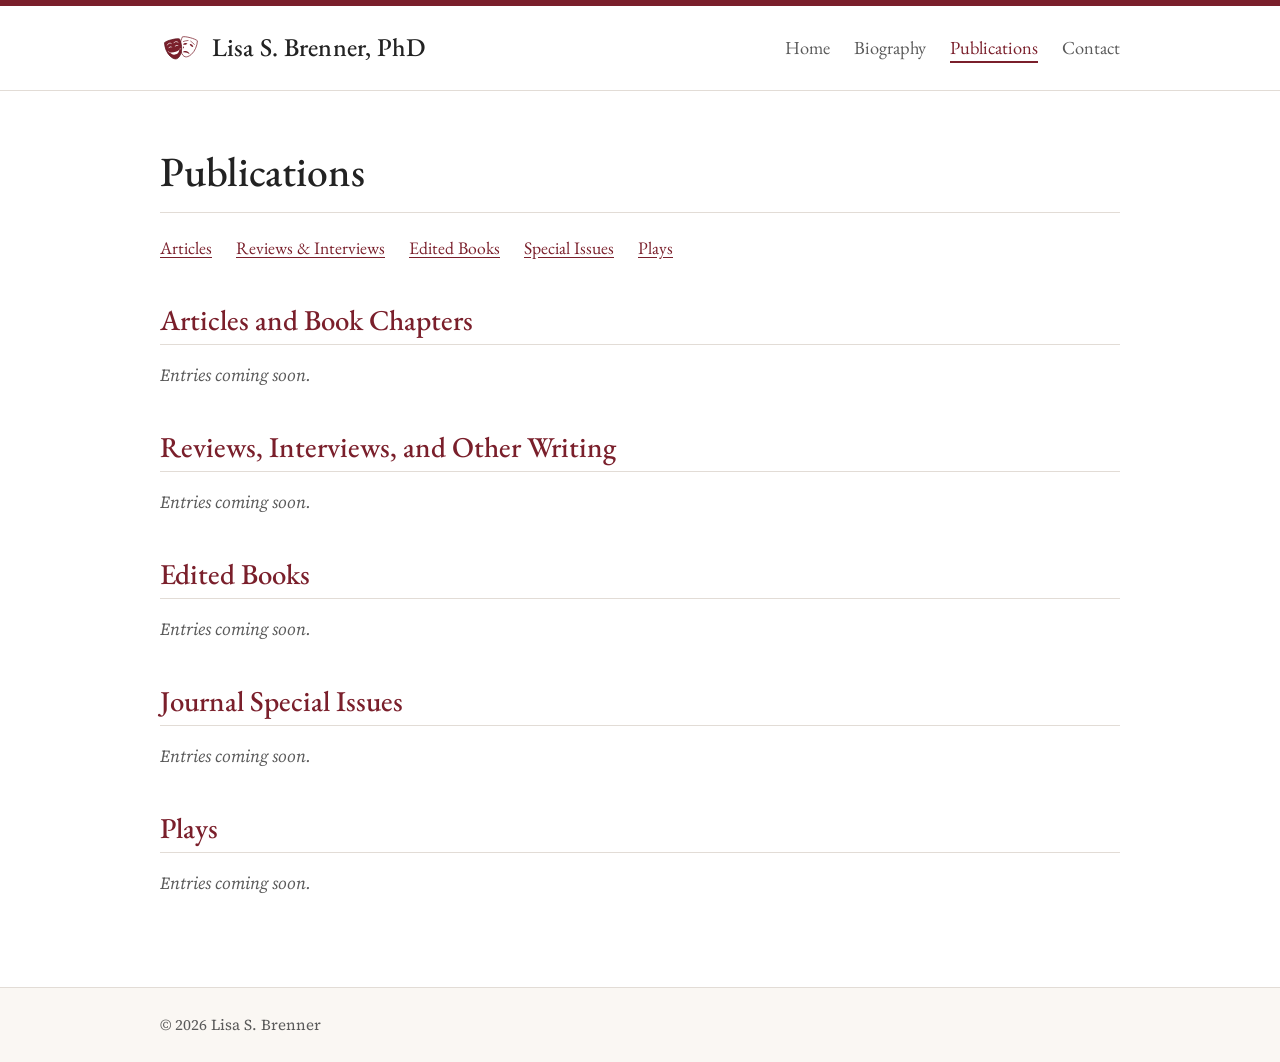
==== publications.html @ 517027fb "Add website files" ====
<!DOCTYPE html>
<html lang="en">
<head>
  <meta charset="utf-8">
  <meta name="viewport" content="width=device-width, initial-scale=1">
  <title>Publications | Lisa S. Brenner, PhD</title>
  <meta name="description" content="Publications by Lisa S. Brenner, PhD, Professor of Theatre Arts, Drew University.">
  <link rel="preconnect" href="https://fonts.googleapis.com">
  <link rel="preconnect" href="https://fonts.gstatic.com" crossorigin>
  <link href="https://fonts.googleapis.com/css2?family=EB+Garamond:wght@400;500&family=Source+Serif+4:ital,wght@0,400;0,600;1,400&display=swap" rel="stylesheet">
  <link rel="stylesheet" href="style.css">
</head>
<body>

  <header class="site-header">
    <div class="header-inner">
      <a class="site-name" href="index.html"><img class="site-logo" src="images/masks.svg" alt="" width="42" height="30">Lisa S. Brenner, PhD</a>
      <nav class="site-nav" aria-label="Main">
        <ul>
          <li><a href="index.html">Home</a></li>
          <li><a href="biography.html">Biography</a></li>
          <li><a href="publications.html" aria-current="page">Publications</a></li>
          <li><a href="contact.html">Contact</a></li>
        </ul>
      </nav>
    </div>
  </header>

  <main>
    <h1 class="page-title">Publications</h1>

    <p class="section-nav">
      <a href="#articles">Articles</a>
      <a href="#other">Reviews &amp; Interviews</a>
      <a href="#books">Edited Books</a>
      <a href="#issues">Special Issues</a>
      <a href="#plays">Plays</a>
    </p>

    <!--
      HOW TO ADD AN ENTRY
      Copy one <li> ... </li> block into the right section, newest first.
      Titles of books and journals go inside <em> ... </em> (italics).

      <li>Brenner, Lisa S. "Article Title." <em>Journal Name</em>, vol. 1, no. 1, Month Year, pp. 1&ndash;10.
        <a class="read-link" href="https://example.com">Read&nbsp;&rarr;</a></li>

      If an item is forthcoming, end it with: <span class="note">Forthcoming.</span>
    -->

    <section class="list-section" id="articles">
      <h2>Articles and Book Chapters</h2>
      <ol class="mla-list">
        <li class="placeholder">Entries coming soon.</li>
      </ol>
    </section>

    <section class="list-section" id="other">
      <h2>Reviews, Interviews, and Other Writing</h2>
      <ol class="mla-list">
        <li class="placeholder">Entries coming soon.</li>
      </ol>
    </section>

    <section class="list-section" id="books">
      <h2>Edited Books</h2>
      <ol class="mla-list">
        <li class="placeholder">Entries coming soon.</li>
      </ol>
    </section>

    <section class="list-section" id="issues">
      <h2>Journal Special Issues</h2>
      <ol class="mla-list">
        <li class="placeholder">Entries coming soon.</li>
      </ol>
    </section>

    <section class="list-section" id="plays">
      <h2>Plays</h2>
      <ol class="mla-list">
        <li class="placeholder">Entries coming soon.</li>
      </ol>
    </section>
  </main>

  <footer class="site-footer">
    <p>&copy; 2026 Lisa S. Brenner</p>
  </footer>

</body>
</html>
---- style.css ----
/* ============================================
   Lisa S. Brenner, PhD — shared site styles
   Accent color: burgundy
   ============================================ */

:root {
  --burgundy: #7a1f2b;
  --burgundy-dark: #5c1620;
  --ink: #222222;
  --muted: #5a5a5a;
  --rule: #e2dcd6;
  --paper: #ffffff;
  --cream: #faf7f3;
  --heading-font: "EB Garamond", Garamond, "Times New Roman", serif;
  --body-font: "Source Serif 4", Georgia, "Times New Roman", serif;
}

* { box-sizing: border-box; }

html { -webkit-text-size-adjust: 100%; }

body {
  margin: 0;
  background: var(--paper);
  color: var(--ink);
  font-family: var(--body-font);
  font-size: 1.0625rem;
  line-height: 1.7;
}

img { max-width: 100%; height: auto; display: block; }

a { color: var(--burgundy); text-underline-offset: 3px; }
a:hover, a:focus { color: var(--burgundy-dark); }

/* ---------- Header and navigation ---------- */

.site-header {
  border-top: 6px solid var(--burgundy);
  border-bottom: 1px solid var(--rule);
  background: var(--paper);
}

.header-inner {
  max-width: 1000px;
  margin: 0 auto;
  padding: 1.25rem 1.25rem;
  display: flex;
  flex-wrap: wrap;
  align-items: center;
  justify-content: space-between;
  gap: 0.75rem 2rem;
}

.site-name {
  display: inline-flex;
  align-items: center;
  gap: 0.6rem;
  font-family: var(--heading-font);
  font-size: 1.6rem;
  font-weight: 500;
  color: var(--ink);
  text-decoration: none;
  letter-spacing: 0.01em;
}

.site-logo {
  width: 42px;
  height: auto;
  flex-shrink: 0;
}
.site-name:hover { color: var(--burgundy); }

.site-nav ul {
  list-style: none;
  margin: 0;
  padding: 0;
  display: flex;
  flex-wrap: wrap;
  gap: 0.25rem 1.5rem;
}

.site-nav a {
  font-family: var(--heading-font);
  font-size: 1.15rem;
  color: var(--muted);
  text-decoration: none;
  padding-bottom: 2px;
  border-bottom: 2px solid transparent;
}
.site-nav a:hover,
.site-nav a:focus { color: var(--burgundy); }
.site-nav a[aria-current="page"] {
  color: var(--burgundy);
  border-bottom-color: var(--burgundy);
}

/* ---------- Main content ---------- */

main {
  max-width: 1000px;
  margin: 0 auto;
  padding: 3.5rem 1.25rem 4.5rem;
}

h1, h2, h3 {
  font-family: var(--heading-font);
  font-weight: 500;
  line-height: 1.2;
  color: var(--ink);
}

h1 {
  font-size: 2.6rem;
  margin: 0 0 0.5rem;
}

h2 { font-size: 1.8rem; margin: 2.5rem 0 1rem; }

.page-title {
  border-bottom: 1px solid var(--rule);
  padding-bottom: 1rem;
  margin-bottom: 2.25rem;
}

/* ---------- Home page ---------- */

.home {
  display: flex;
  flex-wrap: wrap;
  align-items: center;
  gap: 3rem;
  min-height: 55vh;
}

.home-photo {
  flex: 0 1 320px;
}

.home-photo img {
  border-radius: 2px;
  box-shadow: 0 1px 0 var(--rule), 0 12px 30px rgba(0, 0, 0, 0.08);
}

.home-text { flex: 1 1 320px; }

.home-text h1 { font-size: 3rem; }

.home-title {
  font-family: var(--heading-font);
  font-size: 1.45rem;
  color: var(--muted);
  margin: 0;
  line-height: 1.4;
}

.home-title .affiliation {
  display: block;
  color: var(--burgundy);
}

.home-text .rule {
  width: 70px;
  height: 2px;
  background: var(--burgundy);
  margin: 1.5rem 0 0;
  border: 0;
}

/* ---------- Home: Recent Publications box ---------- */

.featured {
  margin-top: 4rem;
}

.featured-label {
  font-size: 1rem;
  font-family: var(--body-font);
  font-weight: 600;
  letter-spacing: 0.14em;
  text-transform: uppercase;
  color: var(--burgundy);
  margin: 0 0 1rem;
}

.featured-card {
  display: flex;
  flex-wrap: wrap;
  align-items: center;
  gap: 2rem;
  background: var(--cream);
  border: 1px solid var(--rule);
  border-left: 5px solid var(--burgundy);
  padding: 2rem;
  max-width: 820px;
}

.featured-cover {
  flex: 0 0 150px;
}

.featured-cover img {
  box-shadow: 0 8px 22px rgba(0, 0, 0, 0.18);
  transition: transform 0.2s ease;
}
.featured-cover:hover img,
.featured-cover:focus img { transform: translateY(-3px); }

.featured-text { flex: 1 1 280px; }

.featured + .featured { margin-top: 3rem; }

/* Instagram window */
.featured-embed {
  flex: 0 1 340px;
  max-width: 100%;
}

.featured-embed iframe {
  display: block;
  width: 100%;
  height: 470px;
  border: 1px solid var(--rule);
  border-radius: 3px;
  background: #ffffff;
}

.featured-text h3 {
  font-size: 1.6rem;
  margin: 0 0 0.6rem;
}
.featured-text h3 em { font-style: italic; }

.featured-meta {
  color: var(--muted);
  margin: 0 0 1.4rem;
}

.featured-button {
  display: inline-block;
  background: var(--burgundy);
  color: #ffffff;
  text-decoration: none;
  font-family: var(--heading-font);
  font-size: 1.1rem;
  padding: 0.55rem 1.2rem;
  border-radius: 2px;
}
.featured-button:hover,
.featured-button:focus {
  background: var(--burgundy-dark);
  color: #ffffff;
}

/* ---------- Biography page ---------- */

.bio {
  display: flex;
  flex-wrap: wrap;
  align-items: flex-start;
  gap: 2.5rem;
}

.bio-photo { flex: 0 1 240px; }

.bio-text {
  flex: 1 1 380px;
  max-width: 680px;
}

.bio-text p { margin: 0 0 1.25rem; }

/* ---------- Publications and Citations pages ---------- */

.section-nav {
  font-family: var(--heading-font);
  font-size: 1.1rem;
  margin: -1rem 0 2rem;
  color: var(--muted);
}
.section-nav a { margin-right: 1.25rem; white-space: nowrap; }

.list-section h2 {
  color: var(--burgundy);
  border-bottom: 1px solid var(--rule);
  padding-bottom: 0.4rem;
}

/* MLA entries use a hanging indent */
.mla-list {
  list-style: none;
  margin: 0;
  padding: 0;
  max-width: 760px;
}

.mla-list li {
  padding-left: 2.5rem;
  text-indent: -2.5rem;
  margin: 0 0 1.1rem;
}

.mla-list .read-link {
  text-indent: 0;
  white-space: nowrap;
  font-size: 0.95rem;
}

.mla-list .note {
  color: var(--muted);
  font-style: italic;
}

.placeholder {
  color: var(--muted);
  font-style: italic;
}

/* ---------- Contact page ---------- */

.contact-intro {
  max-width: 600px;
  margin: 0 0 1.75rem;
}

.contact-form {
  background: var(--cream);
  border: 1px solid var(--rule);
  border-left: 5px solid var(--burgundy);
  padding: 2rem;
  max-width: 600px;
}

.form-row { margin-bottom: 1.25rem; }

.form-row label {
  display: block;
  font-family: var(--heading-font);
  font-size: 1.15rem;
  margin-bottom: 0.35rem;
}

.form-row input,
.form-row textarea {
  width: 100%;
  font: inherit;
  font-size: 1rem;
  color: var(--ink);
  background: #ffffff;
  border: 1px solid #cfc6bd;
  border-radius: 2px;
  padding: 0.6rem 0.7rem;
}

.form-row textarea { resize: vertical; }

.form-row input:focus,
.form-row textarea:focus {
  outline: 2px solid var(--burgundy);
  outline-offset: 1px;
  border-color: var(--burgundy);
}

.botcheck { display: none; }

.h-captcha { margin: 0.5rem 0 1.25rem; min-height: 1px; }

.form-submit {
  border: 0;
  cursor: pointer;
}

.contact-block {
  background: var(--cream);
  border-left: 4px solid var(--burgundy);
  padding: 1.5rem 1.75rem;
  max-width: 560px;
}

.contact-block p { margin: 0 0 0.25rem; }

.contact-label {
  font-family: var(--heading-font);
  font-size: 1.1rem;
  color: var(--muted);
}

.contact-email {
  font-size: 1.2rem;
  word-break: break-word;
}

/* ---------- Footer ---------- */

.site-footer {
  border-top: 1px solid var(--rule);
  background: var(--cream);
  color: var(--muted);
  font-size: 0.95rem;
}

.site-footer p {
  max-width: 1000px;
  margin: 0 auto;
  padding: 1.5rem 1.25rem;
}

/* ---------- Phones ---------- */

@media (max-width: 640px) {
  body { font-size: 1rem; }
  .header-inner { flex-direction: column; align-items: flex-start; }
  .site-name { font-size: 1.45rem; }
  .site-logo { width: 36px; }
  .site-nav ul { gap: 0.25rem 1.1rem; }
  main { padding: 2.25rem 1rem 3rem; }
  h1 { font-size: 2.1rem; }
  .home { gap: 2rem; min-height: 0; }
  .home-photo { flex-basis: 100%; max-width: 280px; }
  .home-text h1 { font-size: 2.3rem; }
  .home-title { font-size: 1.25rem; }
  .bio-photo { max-width: 200px; }
  .featured { margin-top: 2.75rem; }
  .featured-card { padding: 1.5rem; gap: 1.5rem; }
  .featured-cover { flex-basis: 120px; }
  .featured-text h3 { font-size: 1.35rem; }
  .featured-embed { flex-basis: 100%; }
  .featured-embed iframe { height: 440px; }
  .contact-form { padding: 1.5rem 1.25rem; }
}
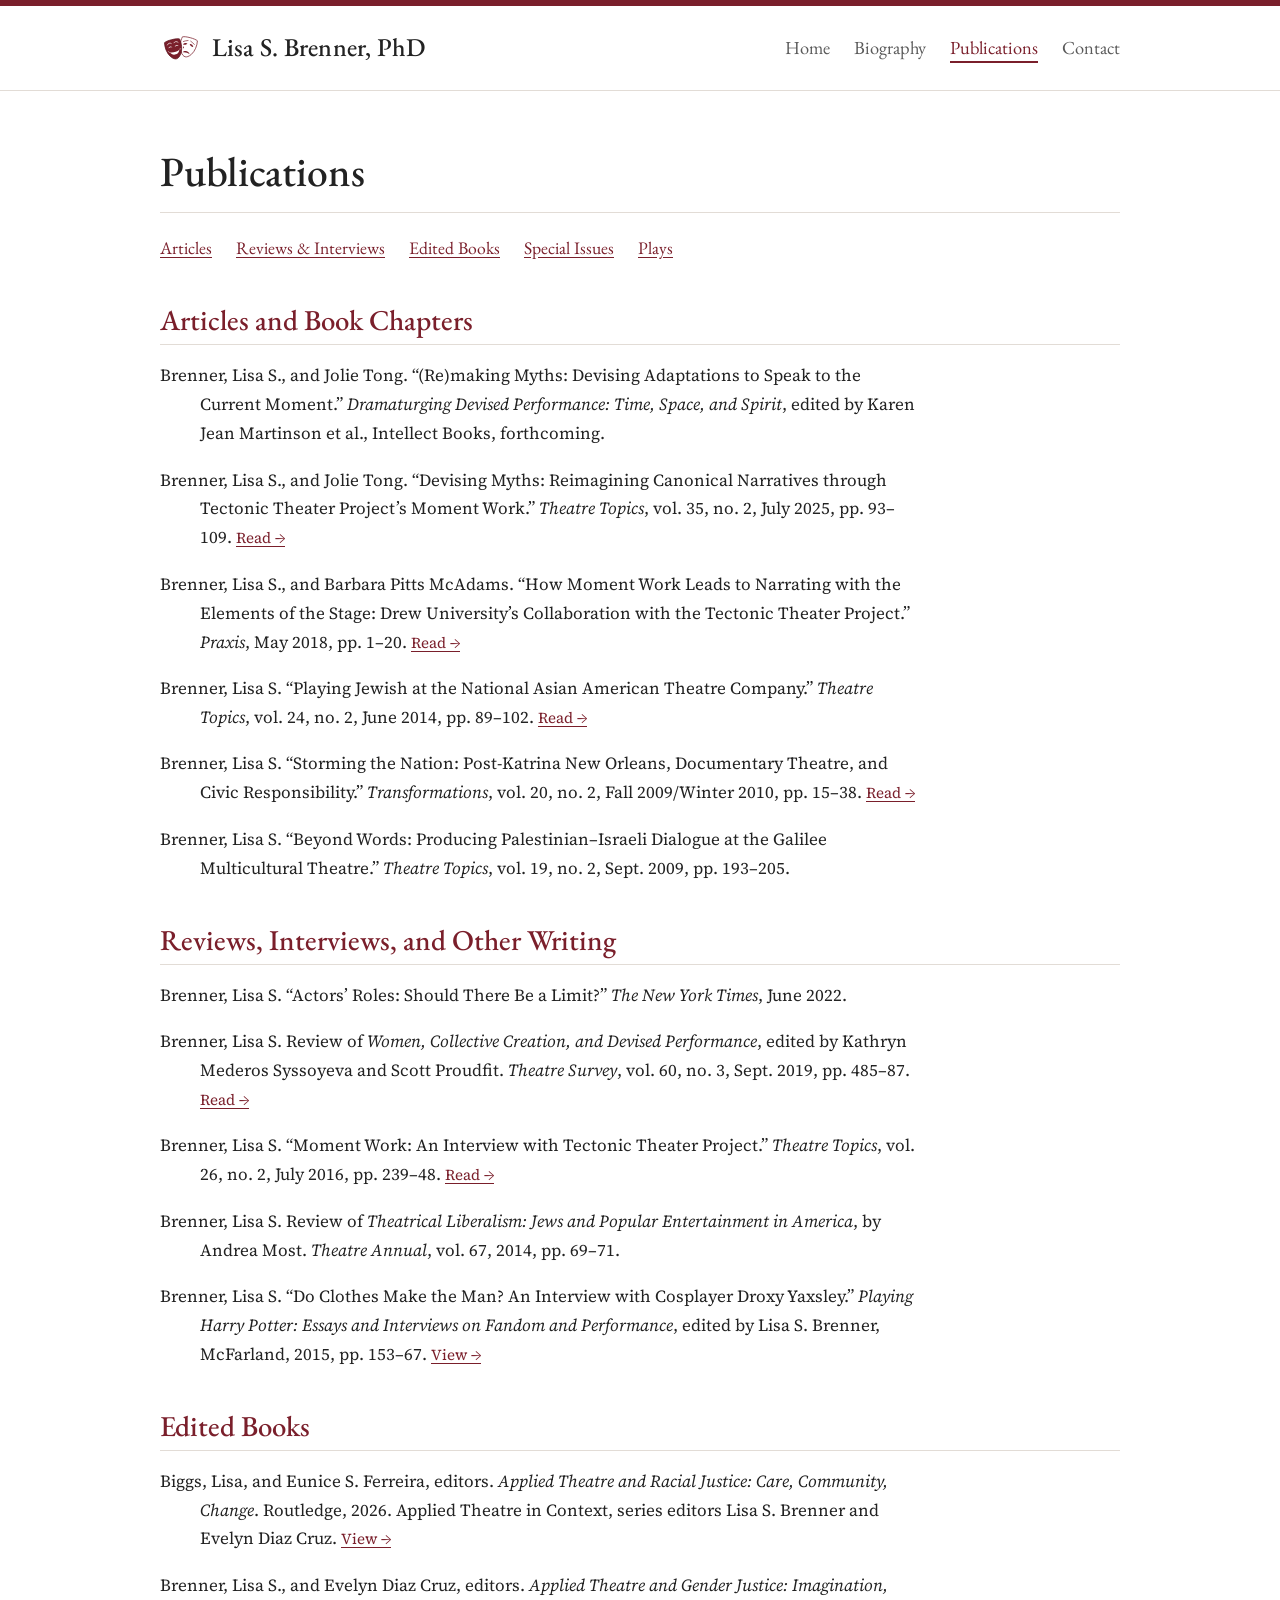
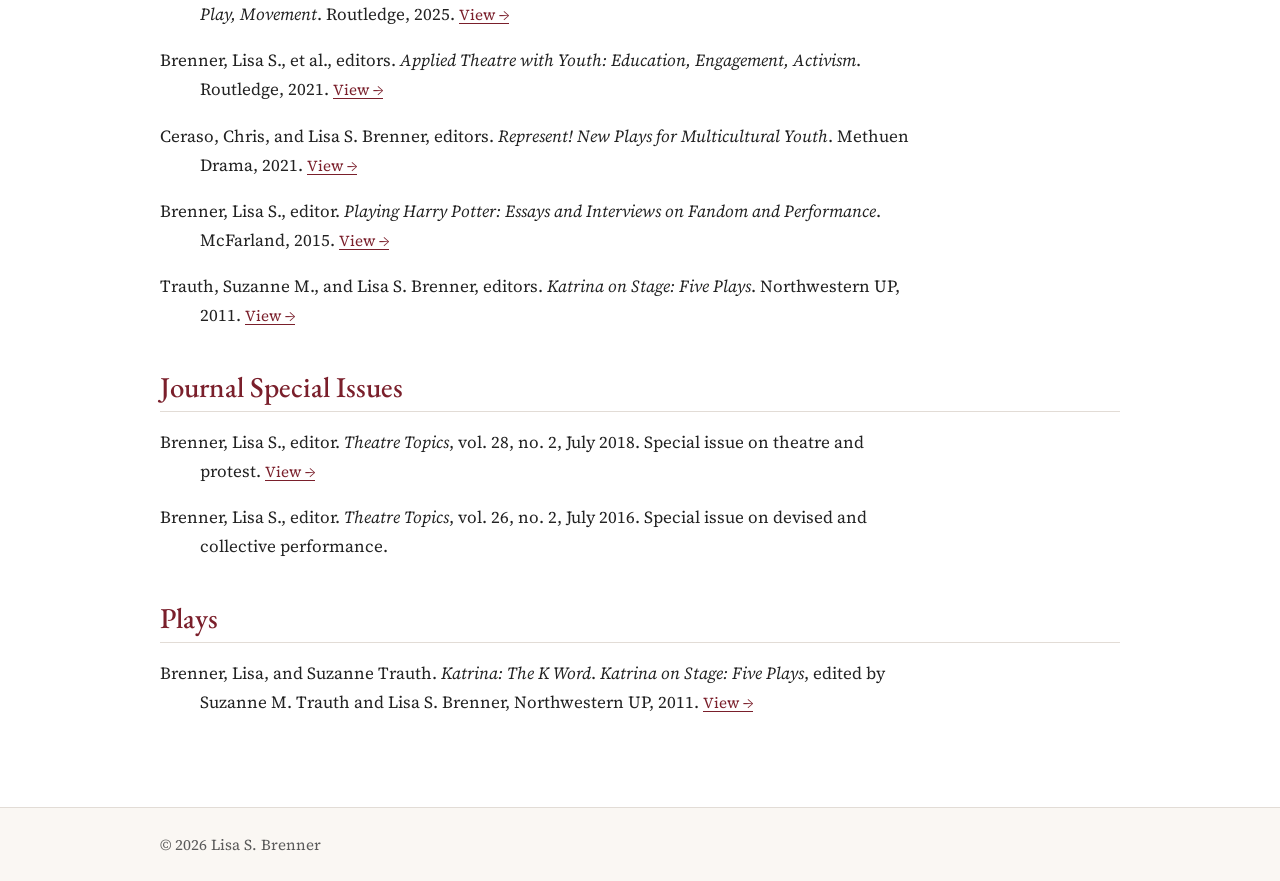
==== commit e879fcda: "Add files via upload" ====
--- a/publications.html
+++ b/publications.html
@@ -51,35 +51,65 @@
     <section class="list-section" id="articles">
       <h2>Articles and Book Chapters</h2>
       <ol class="mla-list">
-        <li class="placeholder">Entries coming soon.</li>
+        <li>Brenner, Lisa S., and Jolie Tong. &ldquo;(Re)making Myths: Devising Adaptations to Speak to the Current Moment.&rdquo; <em>Dramaturging Devised Performance: Time, Space, and Spirit</em>, edited by Karen Jean Martinson et al., Intellect Books, forthcoming.</li>
+        <li>Brenner, Lisa S., and Jolie Tong. &ldquo;Devising Myths: Reimagining Canonical Narratives through Tectonic Theater Project&rsquo;s Moment Work.&rdquo; <em>Theatre Topics</em>, vol. 35, no. 2, July 2025, pp. 93&ndash;109.
+          <a class="read-link" href="https://muse.jhu.edu/article/965107">Read&nbsp;&rarr;</a></li>
+        <li>Brenner, Lisa S., and Barbara Pitts McAdams. &ldquo;How Moment Work Leads to Narrating with the Elements of the Stage: Drew University&rsquo;s Collaboration with the Tectonic Theater Project.&rdquo; <em>Praxis</em>, May 2018, pp. 1&ndash;20.
+          <a class="read-link" href="https://praxis.journals.villanova.edu/index.php/praxis/article/view/2235">Read&nbsp;&rarr;</a></li>
+        <li>Brenner, Lisa S. &ldquo;Playing Jewish at the National Asian American Theatre Company.&rdquo; <em>Theatre Topics</em>, vol. 24, no. 2, June 2014, pp. 89&ndash;102.
+          <a class="read-link" href="https://muse.jhu.edu/article/548663">Read&nbsp;&rarr;</a></li>
+        <li>Brenner, Lisa S. &ldquo;Storming the Nation: Post-Katrina New Orleans, Documentary Theatre, and Civic Responsibility.&rdquo; <em>Transformations</em>, vol. 20, no. 2, Fall 2009/Winter 2010, pp. 15&ndash;38.
+          <a class="read-link" href="https://www.jstor.org/stable/10.5325/trajincschped.20.issue-2">Read&nbsp;&rarr;</a></li>
+        <li>Brenner, Lisa S. &ldquo;Beyond Words: Producing Palestinian&ndash;Israeli Dialogue at the Galilee Multicultural Theatre.&rdquo; <em>Theatre Topics</em>, vol. 19, no. 2, Sept. 2009, pp. 193&ndash;205.</li>
       </ol>
     </section>
 
     <section class="list-section" id="other">
       <h2>Reviews, Interviews, and Other Writing</h2>
       <ol class="mla-list">
-        <li class="placeholder">Entries coming soon.</li>
+        <li>Brenner, Lisa S. &ldquo;Actors&rsquo; Roles: Should There Be a Limit?&rdquo; <em>The New York Times</em>, June 2022.</li>
+        <li>Brenner, Lisa S. Review of <em>Women, Collective Creation, and Devised Performance</em>, edited by Kathryn Mederos Syssoyeva and Scott Proudfit. <em>Theatre Survey</em>, vol. 60, no. 3, Sept. 2019, pp. 485&ndash;87.
+          <a class="read-link" href="https://www.cambridge.org/core/journals/theatre-survey/article/[base64]/0AC9EE6897A0564CEE1698AFB269F98F">Read&nbsp;&rarr;</a></li>
+        <li>Brenner, Lisa S. &ldquo;Moment Work: An Interview with Tectonic Theater Project.&rdquo; <em>Theatre Topics</em>, vol. 26, no. 2, July 2016, pp. 239&ndash;48.
+          <a class="read-link" href="https://muse.jhu.edu/article/627470">Read&nbsp;&rarr;</a></li>
+        <li>Brenner, Lisa S. Review of <em>Theatrical Liberalism: Jews and Popular Entertainment in America</em>, by Andrea Most. <em>Theatre Annual</em>, vol. 67, 2014, pp. 69&ndash;71.</li>
+        <li>Brenner, Lisa S. &ldquo;Do Clothes Make the Man? An Interview with Cosplayer Droxy Yaxsley.&rdquo; <em>Playing Harry Potter: Essays and Interviews on Fandom and Performance</em>, edited by Lisa S. Brenner, McFarland, 2015, pp. 153&ndash;67.
+          <a class="read-link" href="https://mcfarlandbooks.com/?p=24014">View&nbsp;&rarr;</a></li>
       </ol>
     </section>
 
     <section class="list-section" id="books">
       <h2>Edited Books</h2>
       <ol class="mla-list">
-        <li class="placeholder">Entries coming soon.</li>
+        <li>Biggs, Lisa, and Eunice S. Ferreira, editors. <em>Applied Theatre and Racial Justice: Care, Community, Change</em>. Routledge, 2026. Applied Theatre in Context, series editors Lisa S. Brenner and Evelyn Diaz Cruz.
+          <a class="read-link" href="https://www.routledge.com/Applied-Theatre-and-Racial-Justice-Care-Community-Change/Biggs-Ferreira/p/book/9781032223995">View&nbsp;&rarr;</a></li>
+        <li>Brenner, Lisa S., and Evelyn Diaz Cruz, editors. <em>Applied Theatre and Gender Justice: Imagination, Play, Movement</em>. Routledge, 2025.
+          <a class="read-link" href="https://routledge.com/Applied-Theatre-and-Gender-Justice-Imagination-Play-Movement/Brenner-DiazCruz/p/book/9781032377636">View&nbsp;&rarr;</a></li>
+        <li>Brenner, Lisa S., et al., editors. <em>Applied Theatre with Youth: Education, Engagement, Activism</em>. Routledge, 2021.
+          <a class="read-link" href="https://routledge.com/Applied-Theatre-with-Youth-Education-Engagement-Activism/Brenner-Ceraso-Cruz/p/book/9780367483326">View&nbsp;&rarr;</a></li>
+        <li>Ceraso, Chris, and Lisa S. Brenner, editors. <em>Represent! New Plays for Multicultural Youth</em>. Methuen Drama, 2021.
+          <a class="read-link" href="https://www.bloomsbury.com/us/represent-9781350171879/">View&nbsp;&rarr;</a></li>
+        <li>Brenner, Lisa S., editor. <em>Playing Harry Potter: Essays and Interviews on Fandom and Performance</em>. McFarland, 2015.
+          <a class="read-link" href="https://mcfarlandbooks.com/?p=24014">View&nbsp;&rarr;</a></li>
+        <li>Trauth, Suzanne M., and Lisa S. Brenner, editors. <em>Katrina on Stage: Five Plays</em>. Northwestern UP, 2011.
+          <a class="read-link" href="https://nupress.northwestern.edu/9780810127500/katrina-on-stage/">View&nbsp;&rarr;</a></li>
       </ol>
     </section>
 
     <section class="list-section" id="issues">
       <h2>Journal Special Issues</h2>
       <ol class="mla-list">
-        <li class="placeholder">Entries coming soon.</li>
+        <li>Brenner, Lisa S., editor. <em>Theatre Topics</em>, vol. 28, no. 2, July 2018. Special issue on theatre and protest.
+          <a class="read-link" href="https://muse.jhu.edu/issue/38859">View&nbsp;&rarr;</a></li>
+        <li>Brenner, Lisa S., editor. <em>Theatre Topics</em>, vol. 26, no. 2, July 2016. Special issue on devised and collective performance.</li>
       </ol>
     </section>
 
     <section class="list-section" id="plays">
       <h2>Plays</h2>
       <ol class="mla-list">
-        <li class="placeholder">Entries coming soon.</li>
+        <li>Brenner, Lisa, and Suzanne Trauth. <em>Katrina: The K Word</em>. <em>Katrina on Stage: Five Plays</em>, edited by Suzanne M. Trauth and Lisa S. Brenner, Northwestern UP, 2011.
+          <a class="read-link" href="https://nupress.northwestern.edu/9780810127500/katrina-on-stage/">View&nbsp;&rarr;</a></li>
       </ol>
     </section>
   </main>
